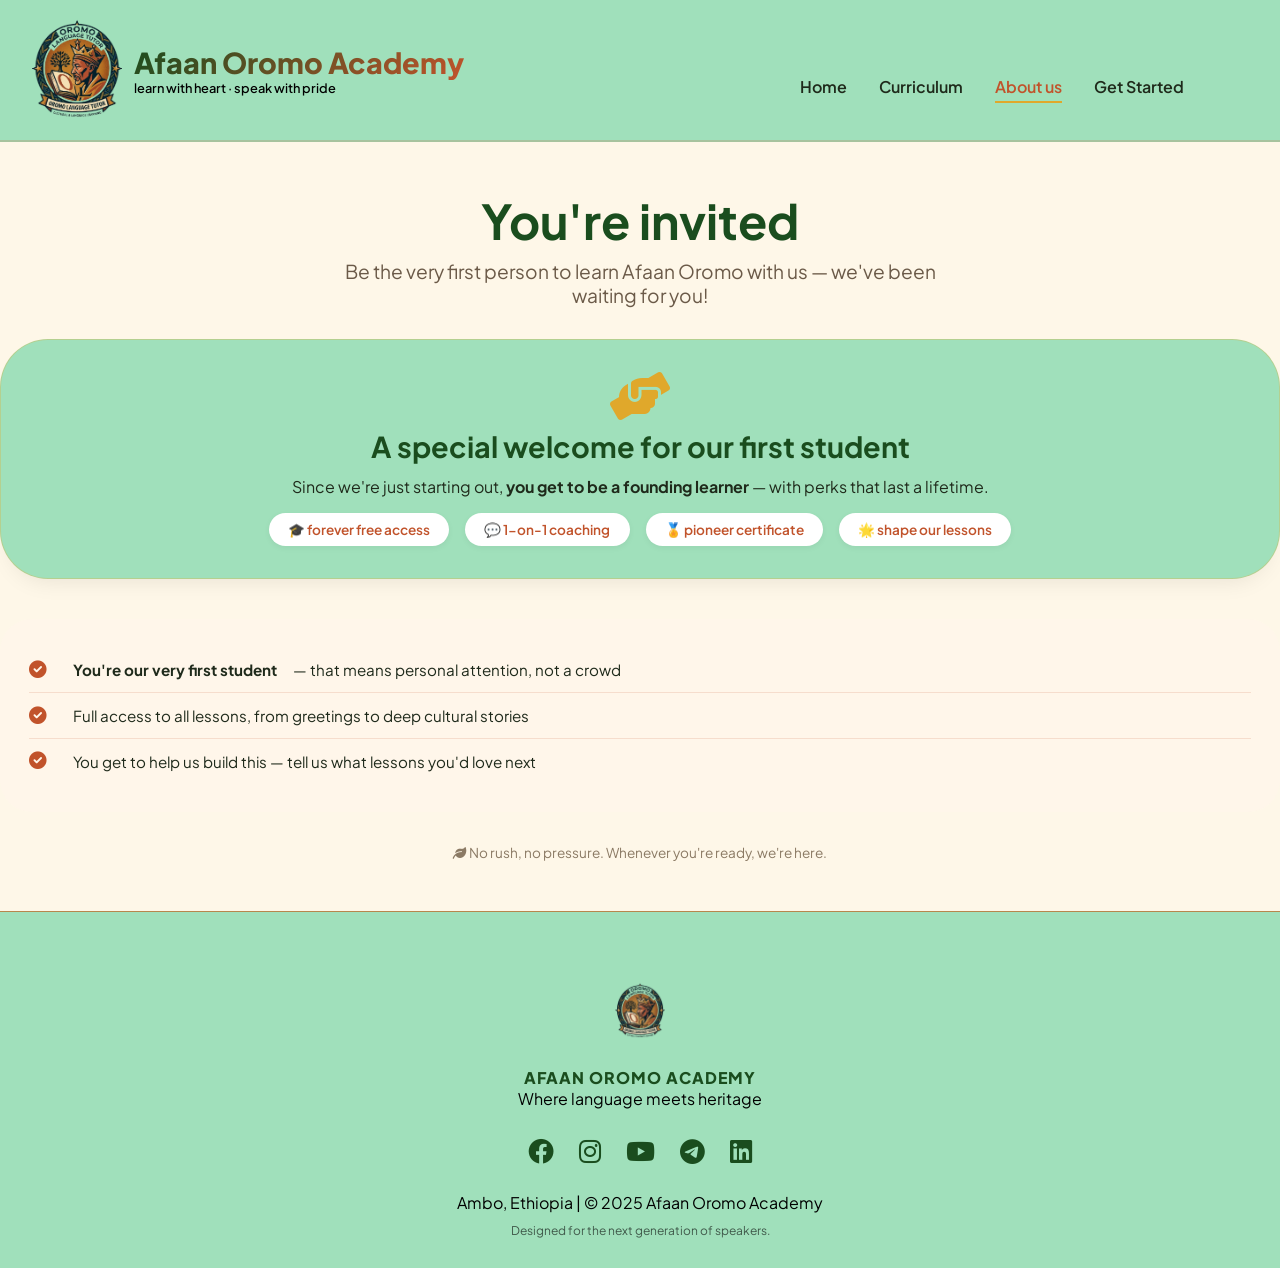
==== about.html @ 612c8646 "Add files via upload" ====
<!DOCTYPE html>
<html lang="en">
<head>
  <meta charset="UTF-8">
  <meta name="viewport" content="width=device-width, initial-scale=1.0">
  <title>Afaan Oromo Academy | Begin Your Language Journey</title>
  <link href="https://fonts.googleapis.com/css2?family=Plus+Jakarta+Sans:wght@300;400;500;600;700;800&display=swap" rel="stylesheet">
  <link rel="stylesheet" href="https://cdnjs.cloudflare.com/ajax/libs/font-awesome/6.0.0-beta3/css/all.min.css">
  <link rel="stylesheet" href="about.css">
</head>
<body>
  <div class="container">
    <!-- Header with navigation -->
    <header>
      <div class="brand" onclick="location.href='index.html'">
       <div class="logo-container"><img src="gemni.png"></div>
        <div>
          <h1>Afaan Oromo Academy</h1>
          <p>learn with heart · speak with pride</p>
        </div>
      </div>
      <div class="nav-links">
        <a href="index.html">Home</a>
        <a href="curriculum.html">Curriculum</a>
        <a href="about.html" class="active">About us</a>
        <a href="getstarted.html" >Get Started</a>
      </div>
    </header>

    <!-- Warm welcome area -->
    <div class="welcome-section">
      <h1>You're invited </h1>
      <p class="subhead">Be the very first person to learn Afaan Oromo with us — we've been waiting for you!</p>
    </div>

    <!-- Friendly banner with benefits -->
    <div class="pioneer-banner">
      <i class="fas fa-hands-helping"></i>
      <h2>A special welcome for our first student</h2>
      <p style="margin-bottom: 0.75rem;">Since we're just starting out, <strong>you get to be a founding learner</strong> — with perks that last a lifetime.</p>
      <div class="benefit-tags">
        <span class="benefit-tag">🎓 forever free access</span>
        <span class="benefit-tag">💬 1-on-1 coaching</span>
        <span class="benefit-tag">🏅 pioneer certificate</span>
        <span class="benefit-tag">🌟 shape our lessons</span>
      </div>
    </div>
    <!-- Friendly reminder of what they get -->
    <div class="perks-card">
      <ul class="perks-list">
        <li><i class="fas fa-check-circle"></i> <strong>You're our very first student</strong> — that means personal attention, not a crowd</li>
        <li><i class="fas fa-check-circle"></i> Full access to all lessons, from greetings to deep cultural stories</li>
        <li><i class="fas fa-check-circle"></i> You get to help us build this — tell us what lessons you'd love next</li>
      </ul>
    </div>

    <div class="gentle-note">
      <i class="fas fa-leaf"></i> No rush, no pressure. Whenever you're ready, we're here. 
    </div>
  </div>

  <footer>
   <div class="container">
      <img src="gemni.png" alt="Logo" class="footer-logo">
      <p style="font-weight: 800; color: var(--oro-forest); letter-spacing: 1px;">AFAAN OROMO ACADEMY</p>
      <p>Where language meets heritage</p>

      <div class="social-links">
        <a href="www.facebook.com" aria-label="Facebook"><i class="fab fa-facebook"></i></a>
        <a href="www.instagram.com" aria-label="Instagram"><i class="fab fa-instagram"></i></a>
        <a href="www.youtube.com" aria-label="YouTube"><i class="fab fa-youtube"></i></a>
        <a href="www.telgram.org" aria-label="Telegram"><i class="fab fa-telegram"></i></a>
        <a href="www.linkiden.com" aria-label="LinkedIn"><i class="fab fa-linkedin"></i></a>
      </div>

      <div class="footer-info">
        <p>Ambo, Ethiopia | &copy; 2025 Afaan Oromo Academy</p>
        <p style="font-size: 0.75rem; margin-top: 10px; opacity: 0.6;">Designed for the next generation of speakers.</p>
      </div>
    </div>
  </footer>
</body>
</html>
---- about.css ----
* {
      margin: 0;
      padding: 0;
      box-sizing: border-box;
    }

    body {
      font-family: 'Plus Jakarta Sans', sans-serif;
      background: #FEF7E8;
      color: #1F2A1B;
      overflow-x: hidden;
    
    }

    :root {
      --oro-forest: #1A4D1E;
      --oro-terra: #C1532B;
      --oro-ebony: #1F2A1B;
      --oro-sand: #F2E5C2;
      --oro-gold: #E0A82B;
      --oro-cream: #FFF6EA;
    }

    .container {
      margin: 0 auto;
      position: relative;
      z-index: 2;
    }

    header {

       background: #a0e0bb;
      display: flex;
      justify-content: space-between;
      align-items: center;
      flex-wrap: wrap;
      padding:  0 2rem;
      gap: 1rem;
      border-bottom: 2px solid rgba(193, 83, 43, 0.2);
    }

    .brand {
      display: flex;
      align-items: center;
      gap: 12px;
      cursor: pointer;
    }
     .logo-container img {
     width:90px;
   }
    .brand h1 {
      font-size: 1.8rem;
      font-weight: 800;
      background: linear-gradient(135deg, var(--oro-forest), var(--oro-terra));
      background-clip: text;
      -webkit-background-clip: text;
      color: transparent;
    }

    .brand p {
      font-size: 0.8rem;
      font-weight: 550;
      color: black;
    }

    .nav-links {
      display: flex;
      gap: 2rem;
      padding-top:2.5rem;
      padding-right: 4rem;
    }

    .nav-links a {
      text-decoration: none;
      font-weight: 600;
      color: var(--oro-ebony);
      transition: 0.2s;
      padding-bottom: 4px;
    }

    .nav-links a:hover, .nav-links a.active {
      border-bottom: 2px solid var(--oro-gold);
      color: var(--oro-terra);
    }


    .welcome-section {
      text-align: center;
      margin: 3rem 0 2rem;
    }

    .welcome-section h1 {
      font-size: 3rem;
      color: var(--oro-forest);
      margin-bottom: 0.5rem;
    }

    .welcome-section .subhead {
      font-size: 1.2rem;
      color: #6B5A48;
      max-width: 600px;
      margin: 0 auto;
    }

    /* Pioneer Banner - Friendly & Exciting */
    .pioneer-banner {
      background:  #a0e0bb;
      border-radius: 48px;
      padding: 2rem 2rem;
      text-align: center;
      margin-bottom: 2.5rem;
      border: 1px solid rgba(224, 168, 43, 0.3);
      box-shadow: 0 12px 24px -12px rgba(0, 0, 0, 0.1);
    }

    .pioneer-banner i {
      font-size: 3rem;
      color: var(--oro-gold);
      margin-bottom: 0.5rem;
    }

    .pioneer-banner h2 {
      font-size: 1.8rem;
      color: var(--oro-forest);
      margin-bottom: 0.75rem;
    }

    .benefit-tags {
      display: flex;
      flex-wrap: wrap;
      justify-content: center;
      gap: 1rem;
      margin-top: 1rem;
    }

    .benefit-tag {
      background: white;
      padding: 0.5rem 1.2rem;
      border-radius: 40px;
      font-size: 0.85rem;
      font-weight: 600;
      color: var(--oro-terra);
      box-shadow: 0 2px 6px rgba(0, 0, 0, 0.05);
    }

    /* Steps - Simple & Clear */
    .steps-section {
      margin: 3rem 0;
    }

    .steps-section h3 {
      text-align: center;
      font-size: 1.8rem;
      color: var(--oro-forest);
      margin-bottom: 2rem;
    }

    .steps-grid {
      display: grid;
      grid-template-columns: repeat(auto-fit, minmax(240px, 1fr));
      gap: 2rem;
    }

    .step-card {
      background: white;
      border-radius: 32px;
      padding: 2rem 1.5rem;
      text-align: center;
      border: 1px solid #F0E2CF;
      transition: all 0.25s ease;
    }

    .step-card:hover {
      transform: translateY(-5px);
      box-shadow: 0 20px 30px -12px rgba(0, 0, 0, 0.1);
      border-color: var(--oro-gold);
    }

    .step-number {
      background: var(--oro-forest);
      color: white;
      width: 48px;
      height: 48px;
      border-radius: 30px;
      display: flex;
      align-items: center;
      justify-content: center;
      font-size: 1.4rem;
      font-weight: bold;
      margin: 0 auto 1rem;
    }

    .step-card i {
      font-size: 2rem;
      color: var(--oro-terra);
      margin: 0.75rem 0;
      display: block;
    }

    .step-card h4 {
      font-size: 1.3rem;
      margin-bottom: 0.5rem;
      color: var(--oro-forest);
    }

    .step-card p {
      color: #6B5A48;
      font-size: 0.9rem;
    }

    /* Registration Form - Friendly & Approachable */
    #form-container {
      background: white;
      border-radius: 48px;
      padding: 2.5rem;
      margin: 2rem 0;
      border: 1px solid #F0E2CF;
      box-shadow: 0 12px 28px -12px rgba(0, 0, 0, 0.08);
    }

    .form-container h2 {
      color: var(--oro-forest);
      margin-bottom: 0.5rem;
      font-size: 1.8rem;
    }

    .form-container .form-intro {
      color: #6B5A48;
      margin-bottom: 1.8rem;
      font-size: 1rem;
    }

    .form-group {
      margin-bottom: 1.5rem;
    }

    .form-group label {
      display: block;
      font-weight: 600;
      margin-bottom: 0.5rem;
      color: var(--oro-ebony);
    }

    .form-group input,
    .form-group select,
    .form-group textarea {
      width: 100%;
      padding: 12px 18px;
      border: 1px solid #E0D0BC;
      border-radius: 60px;
      font-family: inherit;
      font-size: 1rem;
      background: #FFFCF5;
      transition: all 0.2s;
    }

    .form-group input:focus,
    .form-group select:focus,
    .form-group textarea:focus {
      outline: none;
      border-color: var(--oro-gold);
      box-shadow: 0 0 0 3px rgba(224, 168, 43, 0.2);
    }

    .form-group textarea {
      border-radius: 24px;
      resize: vertical;
      min-height: 80px;
    }

    .submit-btn {
      background: var(--oro-forest);
      color: white;
      border: none;
      padding: 14px 32px;
      border-radius: 60px;
      font-weight: 700;
      font-size: 1rem;
      cursor: pointer;
      width: 100%;
      transition: all 0.2s;
      display: flex;
      align-items: center;
      justify-content: center;
      gap: 10px;
    }

    .submit-btn:hover {
      background: #0e3a12;
      transform: translateY(-2px);
      box-shadow: 0 8px 18px rgba(26, 77, 30, 0.25);
    }

    .form-message {
      margin-top: 1.2rem;
      text-align: center;
      font-weight: 500;
      padding: 0.8rem;
      border-radius: 60px;
      background: #F5F0E8;
      color: var(--oro-terra);
    }

    /* Perks List - Human Touch */
    .perks-card {
      background: var(--oro-cream);
      border-radius: 32px;
      padding: 1.8rem;
      margin: 2rem 0;
    }

    .perks-list {
      list-style: none;
    }

    .perks-list li {
      padding: 0.8rem 0;
      border-bottom: 1px solid rgba(193, 83, 43, 0.15);
      display: flex;
      align-items: center;
      gap: 1rem;
      font-size: 0.95rem;
    }

    .perks-list li:last-child {
      border-bottom: none;
    }

    .perks-list li i {
      color: var(--oro-terra);
      width: 28px;
      font-size: 1.1rem;
    }

    /* Small Note */
    .gentle-note {
      text-align: center;
      margin: 2rem 0 1rem;
      font-size: 0.85rem;
      color: #8B7A64;
    }

    footer {
  background:#a0e0bb;
  color: #000000;
  text-align: center;
  padding: 2rem;
  border-top: 2px solid var(--oro-gold);
  margin-top: 2rem;
}

   footer {
  background-color: #a0e0bb;
  padding: 60px 20px 30px;
  text-align: center;
  border-top: 1px solid #b8864d;
  margin-top: 50px;
}

.footer-content {
  max-width: 800px;
  margin: 0 auto;
}

.footer-logo {
  width: 50px;
  height: auto;
  margin-bottom: 15px;
  filter: grayscale(20%); /* Softens the logo for the footer */
}

.footer-brand-name {
  font-weight: 800;
  color: var(--oro-forest, #1F2A1B);
  letter-spacing: 1px;
  text-transform: uppercase;
  margin-bottom: 5px;
}

.footer-tagline {
  font-size: 0.95rem;
  color: #555555;
  margin-bottom: 25px;
}

/* Social Media Section */
.social-links {
  margin: 25px 0;
  display: flex;
  justify-content: center;
  gap: 25px; /* Space between icons */
}

.social-links a {
  color: var(--oro-forest, #1F2A1B);
  font-size: 1.6rem;
  transition: all 0.3s ease;
  text-decoration: none;
}

/* Hover Effects */
.social-links a:hover {
  color: var(--oro-terra, #8B4513);
  transform: translateY(-5px); /* Lift effect */
}

/* Bottom Copyright Section */
.footer-bottom {
  margin-top: 30px;
  padding-top: 20px;
  border-top: 1px solid #c2a17b;
  font-size: 0.85rem;
  color: #888888;
}
.footer-location {
  display: flex;
  align-items: center;
  justify-content: center;
  gap: 5px;
  margin-bottom: 10px;
}

/* Responsive adjustments */
@media (max-width: 480px) {
  .social-links {
    gap: 15px;
  }
  
  .social-links a {
    font-size: 1.3rem;
  }
}
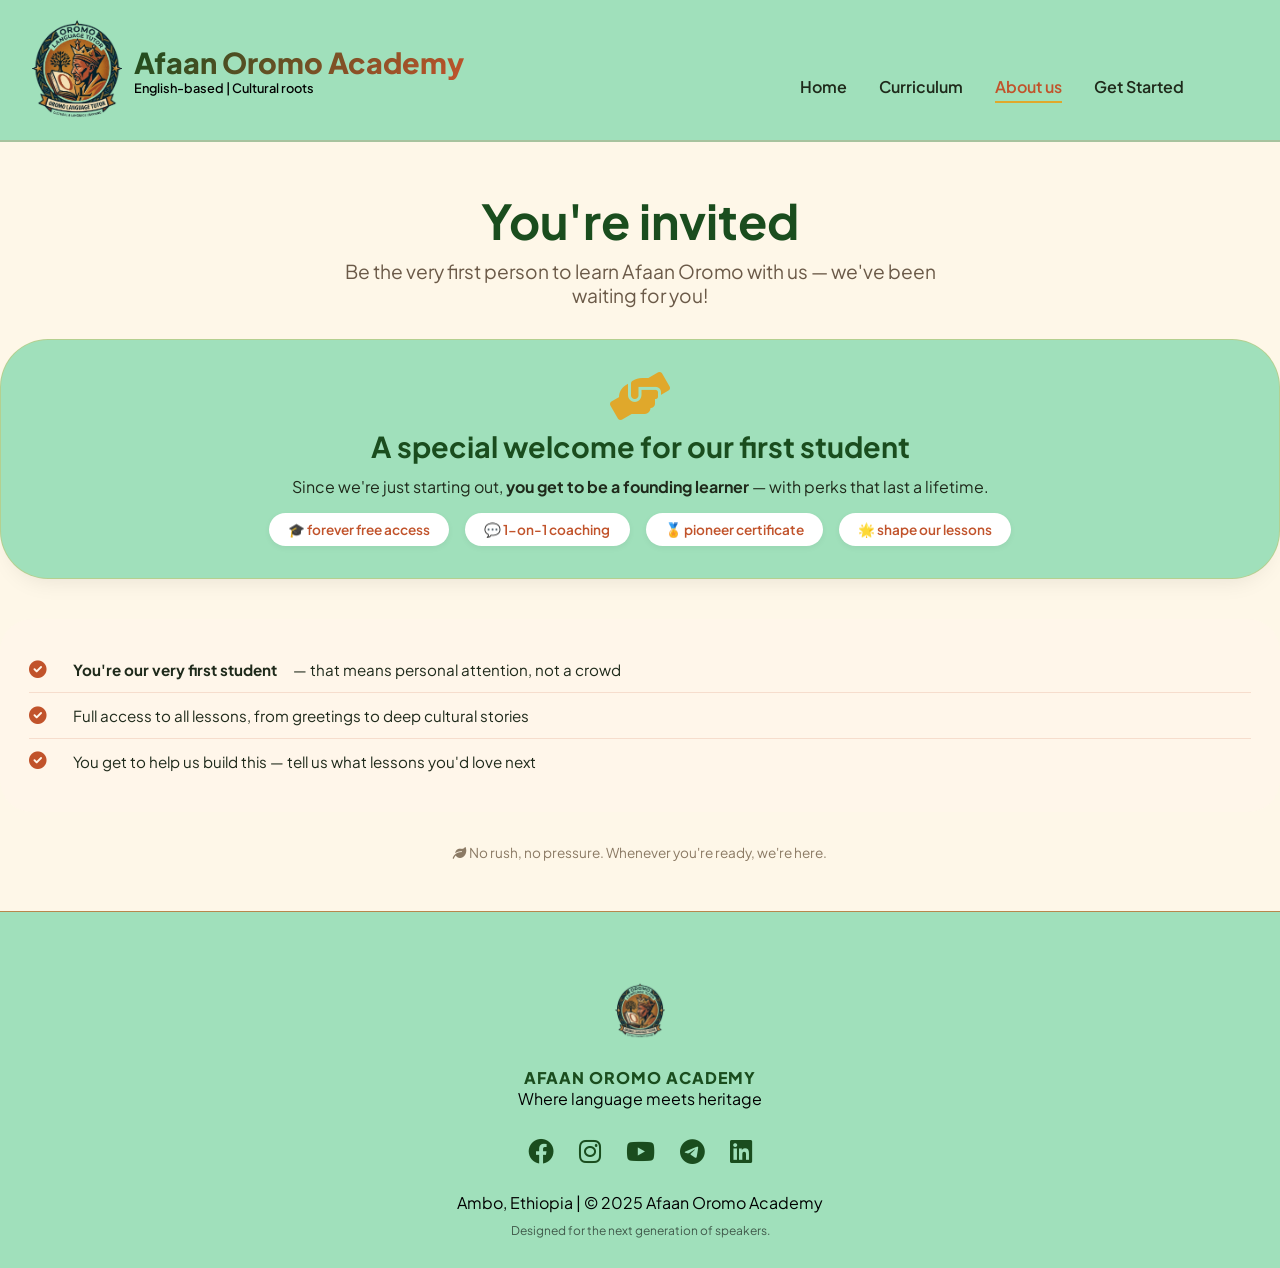
==== commit 606e14c2: "Update description in about.html" ====
--- a/about.html
+++ b/about.html
@@ -16,7 +16,7 @@
        <div class="logo-container"><img src="gemni.png"></div>
         <div>
           <h1>Afaan Oromo Academy</h1>
-          <p>learn with heart · speak with pride</p>
+          <p>English-based | Cultural roots</p>
         </div>
       </div>
       <div class="nav-links">
@@ -80,4 +80,4 @@
     </div>
   </footer>
 </body>
-</html>+</html>
